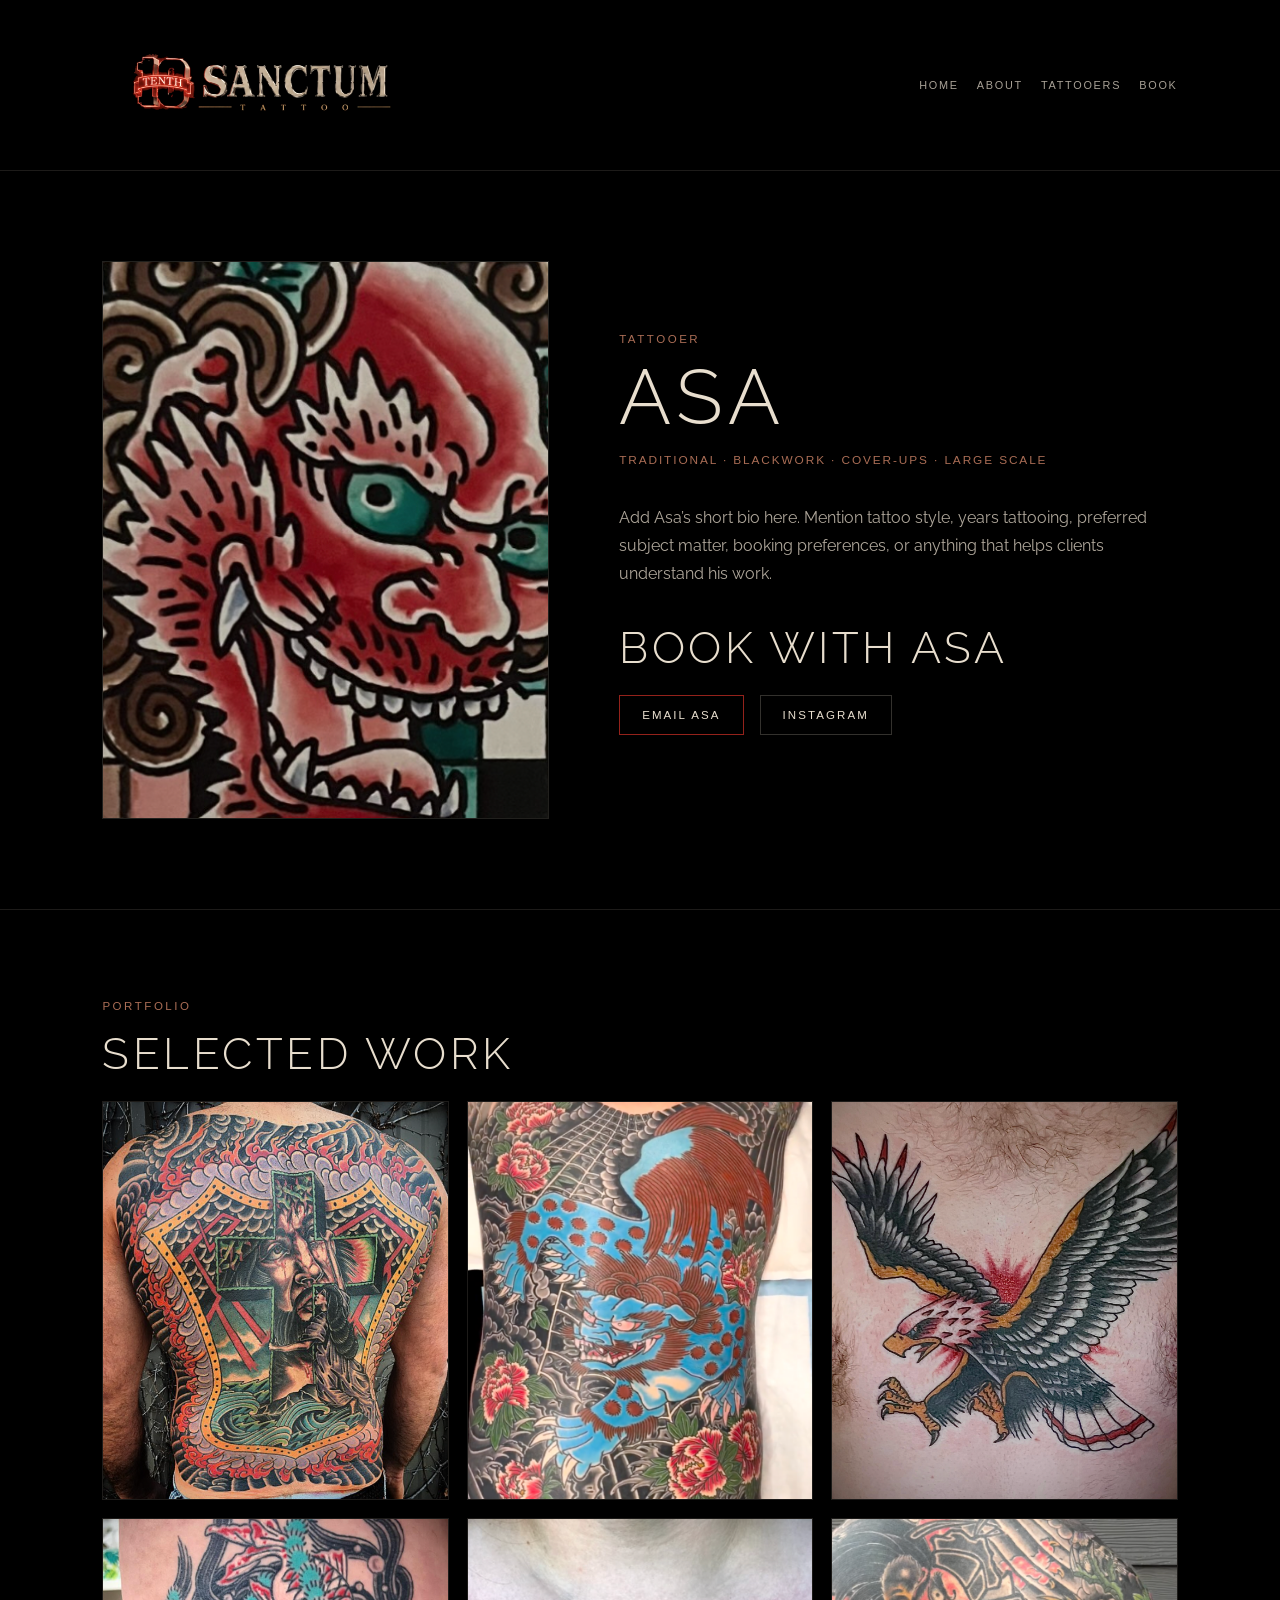
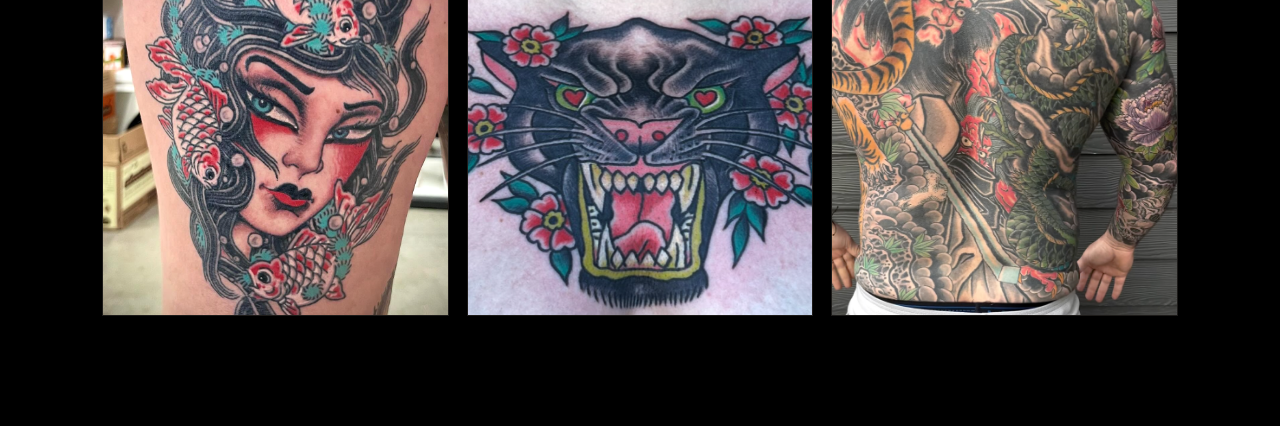
==== asa.html @ 57114c75 "Initial commit" ====
<!DOCTYPE html>
<html lang="en">
<head>
  <meta charset="UTF-8" />
  <meta name="viewport" content="width=device-width, initial-scale=1.0" />

  <title>Asa | Tenth Sanctum Tattoo</title>

  <link rel="preconnect" href="https://fonts.googleapis.com">
  <link rel="preconnect" href="https://fonts.gstatic.com" crossorigin>
  <link href="https://fonts.googleapis.com/css2?family=Raleway:wght@300;400;600;700&display=swap" rel="stylesheet">

  <link rel="stylesheet" href="artist.css" />
</head>

<body>
<header class="artist-header">
  <img src="Images/logo.PNG" alt="Tenth Sanctum Tattoo" class="artist-logo" />

  <nav class="artist-page-nav">
    <a href="index.html">Home</a>
    <a href="index.html#about">About</a>
    <a href="index.html#tattooers">Tattooers</a>
    <a href="index.html#book">Book</a>
  </nav>
</header>

  <main>
    <section class="artist-profile">
      <div class="artist-photo-wrap">
        <img src="Images/artists/asa.png" alt="Asa" class="artist-profile-photo" />
      </div>

      <div class="artist-profile-copy">
        <p class="section-kicker">Tattooer</p>
        <h1>Asa</h1>
        <p class="artist-style">Traditional · Blackwork · Cover-Ups · Large Scale</p>

        <p class="artist-bio">
          Add Asa’s short bio here. Mention tattoo style, years tattooing, preferred subject matter,
          booking preferences, or anything that helps clients understand his work.
        </p>

        <div class="artist-contact">
          <h2>Book with Asa</h2>

          <a href="mailto:EMAIL_HERE" class="artist-button">
            Email Asa
          </a>

          <a href="https://www.instagram.com/asa_tattoos/" target="_blank" rel="noopener" class="artist-button secondary">
            Instagram
          </a>
        </div>
      </div>
    </section>

    <section class="artist-gallery-section">
      <p class="section-kicker">Portfolio</p>
      <h2>Selected Work</h2>

      <div class="artist-gallery">
        <img src="Images/artists/asa/gallery-1.png" alt="Tattoo by Asa" />
        <img src="Images/artists/asa/gallery-2.png" alt="Tattoo by Asa" />
        <img src="Images/artists/asa/gallery-3.png" alt="Tattoo by Asa" />
        <img src="Images/artists/asa/gallery-4.png" alt="Tattoo by Asa" />
        <img src="Images/artists/asa/gallery-5.png" alt="Tattoo by Asa" />
        <img src="Images/artists/asa/gallery-6.png" alt="Tattoo by Asa" />
      </div>
    </section>
  </main>
</body>
</html>
---- artist.css ----
:root {
  --bg: #000;
  --cream: #e8dece;
  --red: #ff3b2f;
  --red-border: rgba(255, 59, 47, 0.58);
  --red-soft: rgba(255, 59, 47, 0.12);
  --line: rgba(232, 222, 206, 0.12);
}

* {
  box-sizing: border-box;
}

body {
  margin: 0;
  background: #000;
  color: var(--cream);
  font-family: "Raleway", Arial, sans-serif;
}

img {
  display: block;
  max-width: 100%;
}

a {
  color: inherit;
}

.artist-header {
  display: flex;
  align-items: center;
  justify-content: space-between;
  padding: 28px 8vw;
  border-bottom: 1px solid var(--line);
}

.back-link {
  font-family: Arial, sans-serif;
  font-size: 0.72rem;
  letter-spacing: 0.16em;
  text-transform: uppercase;
  text-decoration: none;
  color: rgba(232, 222, 206, 0.72);
}

.back-link:hover {
  color: var(--red);
}

.artist-logo {
  width: min(320px, 45vw);
}

.artist-profile {
  display: grid;
  grid-template-columns: minmax(280px, 0.8fr) minmax(320px, 1fr);
  gap: 70px;
  align-items: center;
  padding: 90px 8vw;
  border-bottom: 1px solid var(--line);
}

.artist-profile-photo {
  width: 100%;
  aspect-ratio: 4 / 5;
  object-fit: cover;
  border: 1px solid rgba(232, 222, 206, 0.14);
  filter: grayscale(0.15);
}

.section-kicker {
  margin: 0 0 16px;
  color: rgba(184, 118, 92, 0.92);
  font-family: Arial, sans-serif;
  font-size: 0.72rem;
  letter-spacing: 0.22em;
  text-transform: uppercase;
}

.artist-profile-copy h1 {
  margin: 0;
  font-size: clamp(2.8rem, 6vw, 6rem);
  line-height: 0.95;
  font-weight: 300;
  letter-spacing: 0.08em;
  text-transform: uppercase;
}

.artist-handle {
  margin: 18px 0 28px;
  color: rgba(232, 222, 206, 0.58);
  font-family: Arial, sans-serif;
  font-size: 0.82rem;
  letter-spacing: 0.12em;
}

.artist-bio {
  max-width: 620px;
  margin: 0 0 34px;
  color: rgba(232, 222, 206, 0.75);
  font-size: 1rem;
  line-height: 1.75;
}

.artist-contact h2,
.artist-gallery-section h2 {
  margin: 0 0 22px;
  font-size: clamp(1.8rem, 3.4vw, 3.2rem);
  font-weight: 300;
  letter-spacing: 0.08em;
  text-transform: uppercase;
}

.artist-button {
  display: inline-block;
  margin: 0 12px 12px 0;
  padding: 13px 22px;
  border: 1px solid var(--red-border);
  color: var(--cream);
  background: rgba(0, 0, 0, 0.24);
  font-family: Arial, sans-serif;
  font-size: 0.72rem;
  letter-spacing: 0.18em;
  text-transform: uppercase;
  text-decoration: none;
}

.artist-button:hover {
  background: var(--red-soft);
  color: #fff;
}

.artist-button.secondary {
  border-color: rgba(232, 222, 206, 0.22);
}

.artist-gallery-section {
  padding: 90px 8vw 110px;
}

.artist-gallery {
  display: grid;
  grid-template-columns: repeat(3, 1fr);
  gap: 18px;
}

.artist-gallery img {
  width: 100%;
  aspect-ratio: 1 / 1.15;
  object-fit: cover;
  border: 1px solid rgba(232, 222, 206, 0.12);
}
.artist-style {
  margin: 16px 0 34px;
  color: rgba(184, 118, 92, 0.92);
  font-family: Arial, sans-serif;
  font-size: 0.74rem;
  line-height: 1.7;
  letter-spacing: 0.16em;
  text-transform: uppercase;
}

.artist-page-nav {
  display: flex;
  gap: 18px;
  align-items: center;
  font-family: Arial, sans-serif;
  font-size: 0.68rem;
  letter-spacing: 0.16em;
  text-transform: uppercase;
}

.artist-page-nav a {
  text-decoration: none;
  color: rgba(232, 222, 206, 0.72);
}

.artist-page-nav a:hover {
  color: var(--red);
}

@media (max-width: 760px) {
  .artist-header {
    align-items: flex-start;
    gap: 20px;
  }

  .artist-profile {
    grid-template-columns: 1fr;
    gap: 38px;
    padding: 70px 28px;
  }

  .artist-gallery-section {
    padding: 70px 28px;
  }

  .artist-gallery {
    grid-template-columns: repeat(2, 1fr);
    gap: 12px;
  }
  @media (max-width: 760px) {
  .artist-header {
    flex-direction: column;
    align-items: center;
    text-align: center;
  }

  .artist-page-nav {
    justify-content: center;
    flex-wrap: wrap;
    gap: 12px 16px;
  }

  .back-link {
    order: 2;
  }

  .artist-logo {
    order: 1;
    width: min(280px, 72vw);
  }

  .artist-page-nav {
    order: 3;
  }
}
}
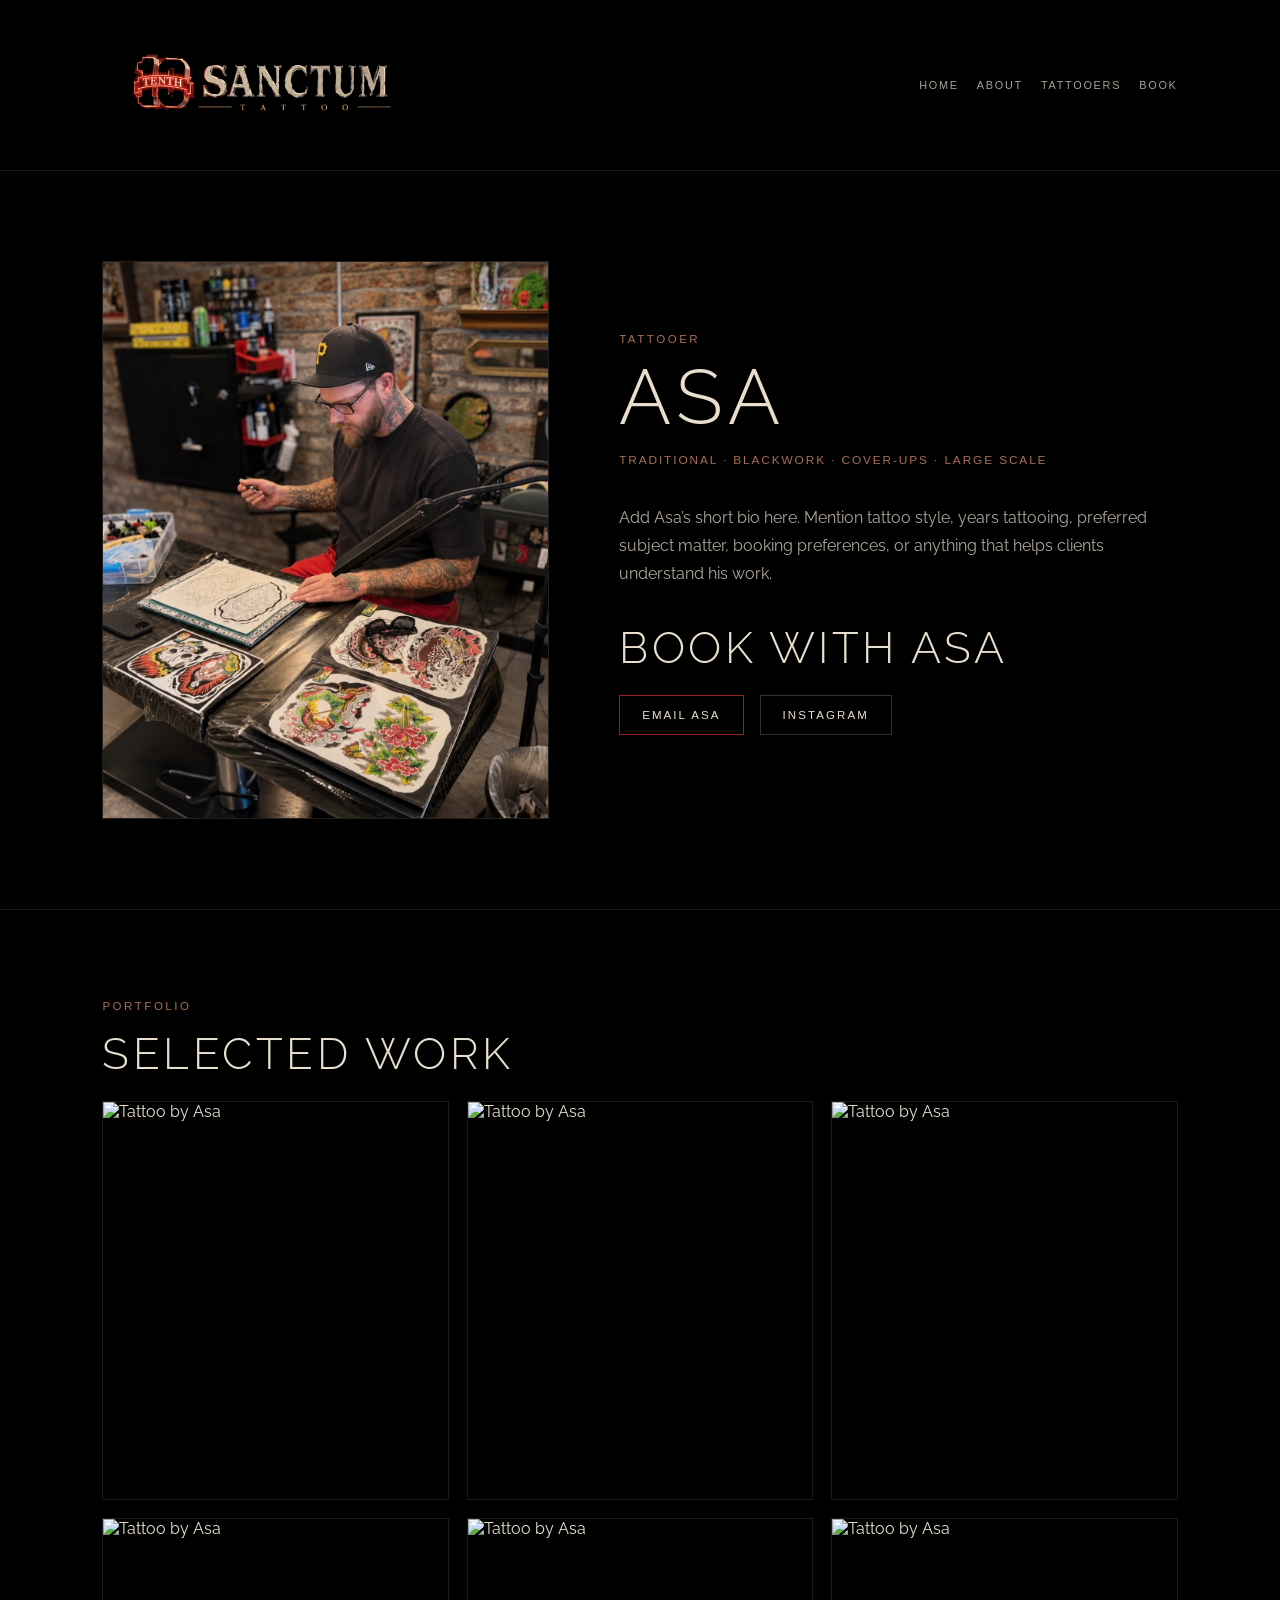
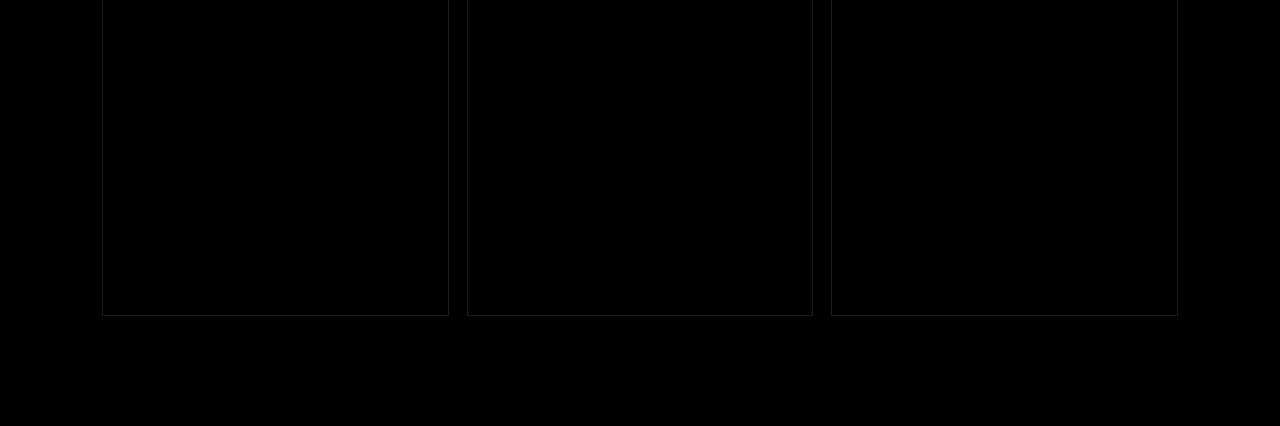
==== commit e44ae2dc: "Update artist photo in asa.html" ====
--- a/asa.html
+++ b/asa.html
@@ -28,7 +28,7 @@
   <main>
     <section class="artist-profile">
       <div class="artist-photo-wrap">
-        <img src="Images/artists/asa.png" alt="Asa" class="artist-profile-photo" />
+        <img src="Images/artists/asalarson.jpeg" alt="Asa" class="artist-profile-photo" />
       </div>
 
       <div class="artist-profile-copy">
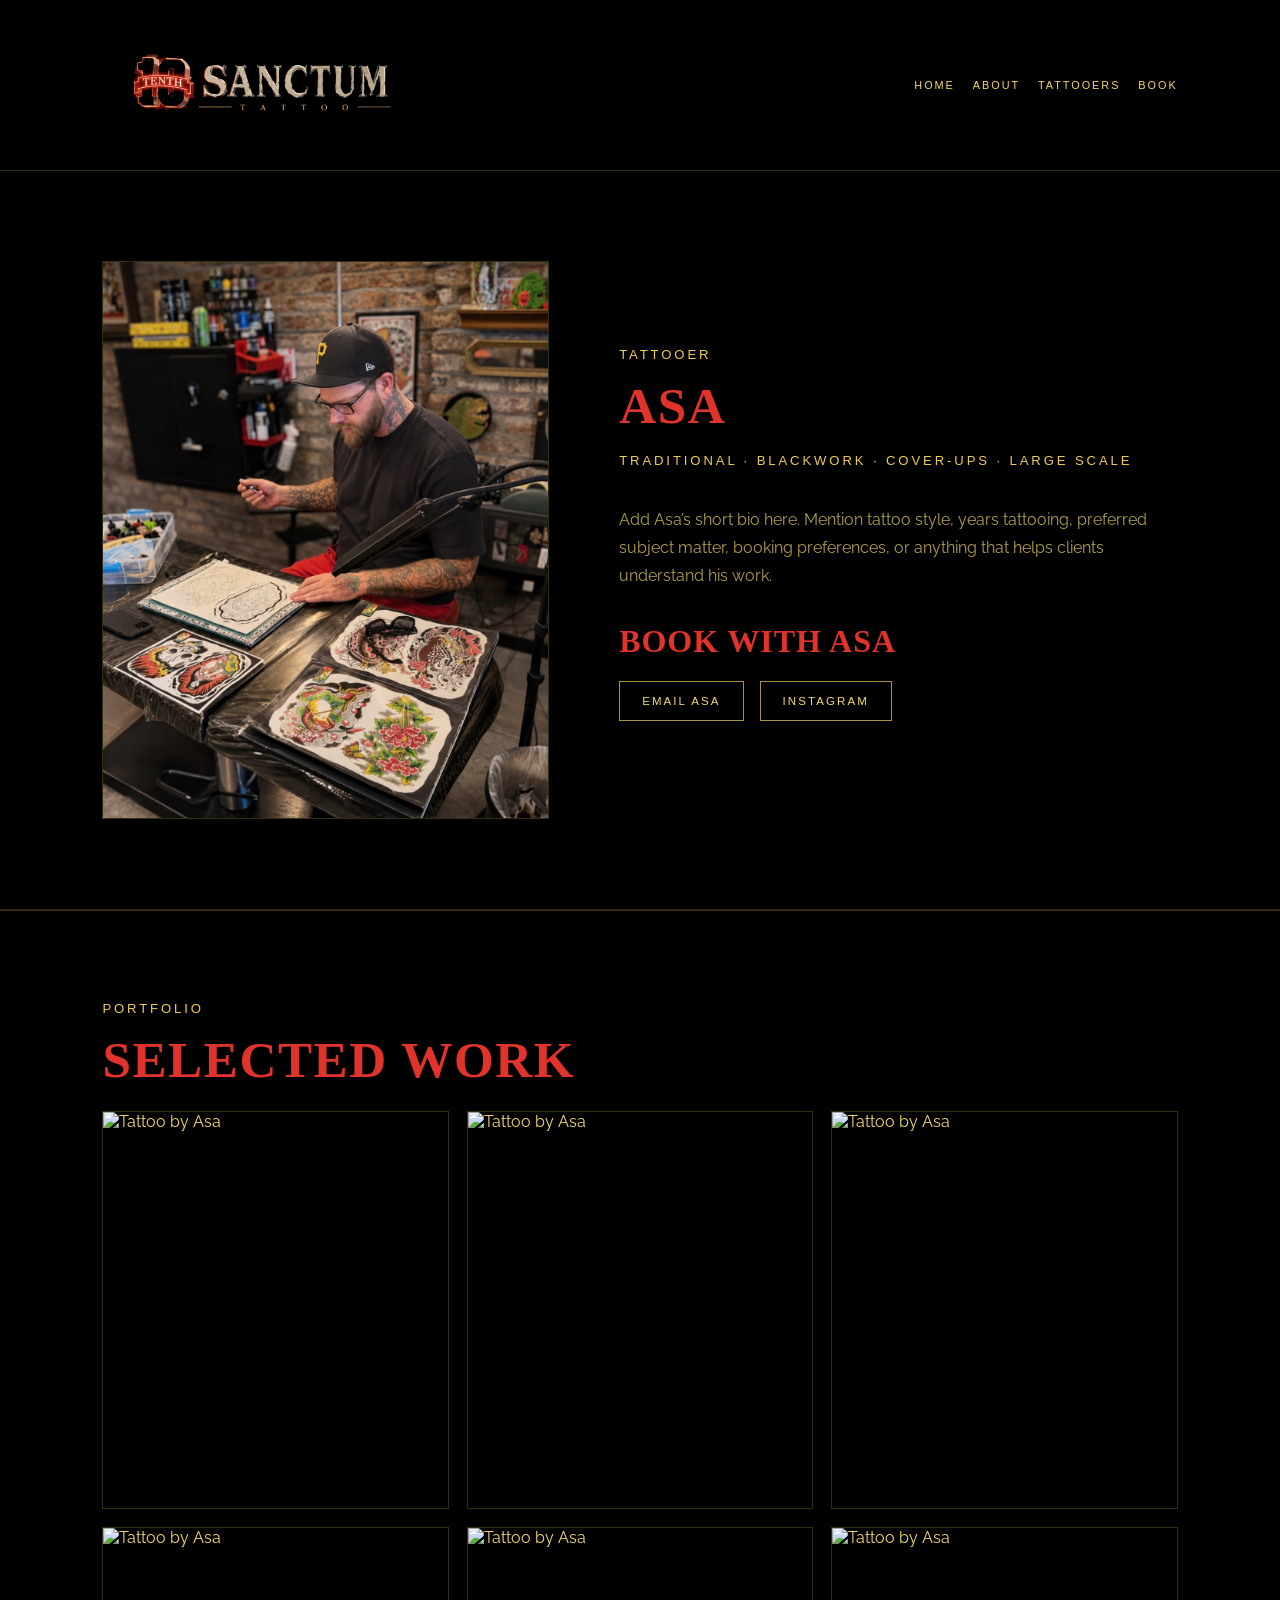
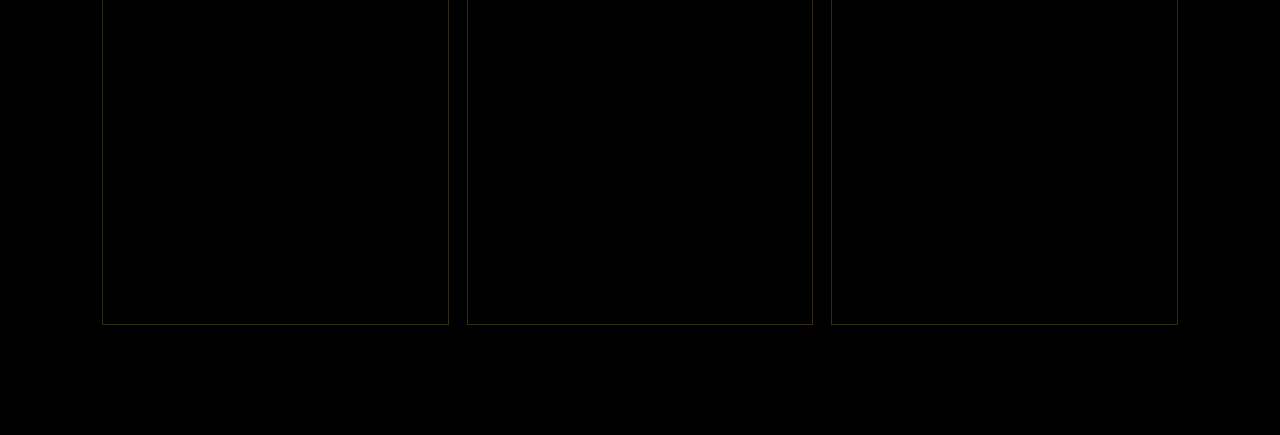
==== commit cc2f161d: "Update gallery images in asa.html Replaced old gallery images with new ones in ASA portfolio." ====
--- a/asa.html
+++ b/asa.html
@@ -60,12 +60,12 @@
       <h2>Selected Work</h2>
 
       <div class="artist-gallery">
-        <img src="Images/artists/asa/gallery-1.png" alt="Tattoo by Asa" />
-        <img src="Images/artists/asa/gallery-2.png" alt="Tattoo by Asa" />
-        <img src="Images/artists/asa/gallery-3.png" alt="Tattoo by Asa" />
-        <img src="Images/artists/asa/gallery-4.png" alt="Tattoo by Asa" />
-        <img src="Images/artists/asa/gallery-5.png" alt="Tattoo by Asa" />
-        <img src="Images/artists/asa/gallery-6.png" alt="Tattoo by Asa" />
+        <img src="Images/artists/asa/asa-1.jpeg" alt="Tattoo by Asa" />
+        <img src="Images/artists/asa/asa-2.jpeg" alt="Tattoo by Asa" />
+        <img src="Images/artists/asa/asa-3.jpeg" alt="Tattoo by Asa" />
+        <img src="Images/artists/asa/asa-4.jpeg" alt="Tattoo by Asa" />
+        <img src="Images/artists/asa/asa-5.jpeg" alt="Tattoo by Asa" />
+        <img src="Images/artists/asa/asa-6.jep" alt="Tattoo by Asa" />
       </div>
     </section>
   </main>
--- a/artist.css
+++ b/artist.css
@@ -227,3 +227,125 @@
   }
 }
 }
+/* ========================================
+   DOUBLE DRAGON ARTIST PAGE BRANDING
+======================================== */
+
+:root {
+  --bg: #000000;
+  --cream: #f2d96b;
+  --muted: #d1b85b;
+  --red: #bd3028;
+  --red-soft: rgba(189,48,40,.16);
+  --red-border: rgba(238,204,80,.72);
+  --red-glow: rgba(189,48,40,.35);
+  --line: rgba(238,204,80,.22);
+}
+
+/* Page background and default font */
+
+body {
+  background: #000000;
+  color: var(--cream);
+  font-family: "Raleway", Arial, sans-serif;
+}
+
+/* Artist name and section headings */
+
+.artist-profile-copy h1,
+.artist-contact h2,
+.artist-gallery-section h2 {
+  color: #df332b;
+  font-family: Georgia, "Times New Roman", serif;
+  font-weight: 700;
+  letter-spacing: .03em;
+  line-height: 1.1;
+  text-transform: uppercase;
+}
+
+/* Artist name */
+
+.artist-profile-copy h1 {
+  font-size: clamp(2rem, 4vw, 3.8rem);
+}
+
+/* Booking heading */
+
+.artist-contact h2 {
+  font-size: clamp(1.5rem, 2.5vw, 2.4rem);
+}
+
+/* Portfolio heading */
+
+.artist-gallery-section h2 {
+  font-size: clamp(2rem, 4vw, 3.8rem);
+}
+
+/* Small section labels */
+
+.section-kicker,
+.artist-style {
+  color: #eecc50;
+  font-family: Arial, sans-serif;
+  font-size: .82rem;
+  letter-spacing: .22em;
+  text-transform: uppercase;
+}
+
+/* Artist biography */
+
+.artist-bio {
+  color: rgba(242,217,107,.72);
+  font-family: "Raleway", Arial, sans-serif;
+  font-size: 1rem;
+  line-height: 1.75;
+}
+
+/* Header and navigation */
+
+.artist-header {
+  background: #000000;
+  border-bottom: 1px solid var(--line);
+}
+
+.artist-page-nav a {
+  color: var(--cream);
+  font-family: Arial, sans-serif;
+  text-transform: uppercase;
+  letter-spacing: .18em;
+}
+
+.artist-page-nav a:hover {
+  color: #df332b;
+}
+
+/* Booking and contact buttons */
+
+.artist-button,
+.artist-button.secondary {
+  color: var(--cream);
+  background: transparent;
+  border: 1px solid var(--red-border);
+  font-family: Arial, sans-serif;
+  letter-spacing: .18em;
+  text-transform: uppercase;
+}
+
+.artist-button:hover,
+.artist-button.secondary:hover {
+  color: #fff3bd;
+  background: var(--red-soft);
+  border-color: var(--red);
+  box-shadow: 0 0 24px var(--red-glow);
+}
+
+/* Photograph and gallery borders */
+
+.artist-profile-photo,
+.artist-gallery img {
+  border: 1px solid var(--line);
+}
+
+.artist-gallery-section {
+  border-top: 1px solid var(--line);
+}
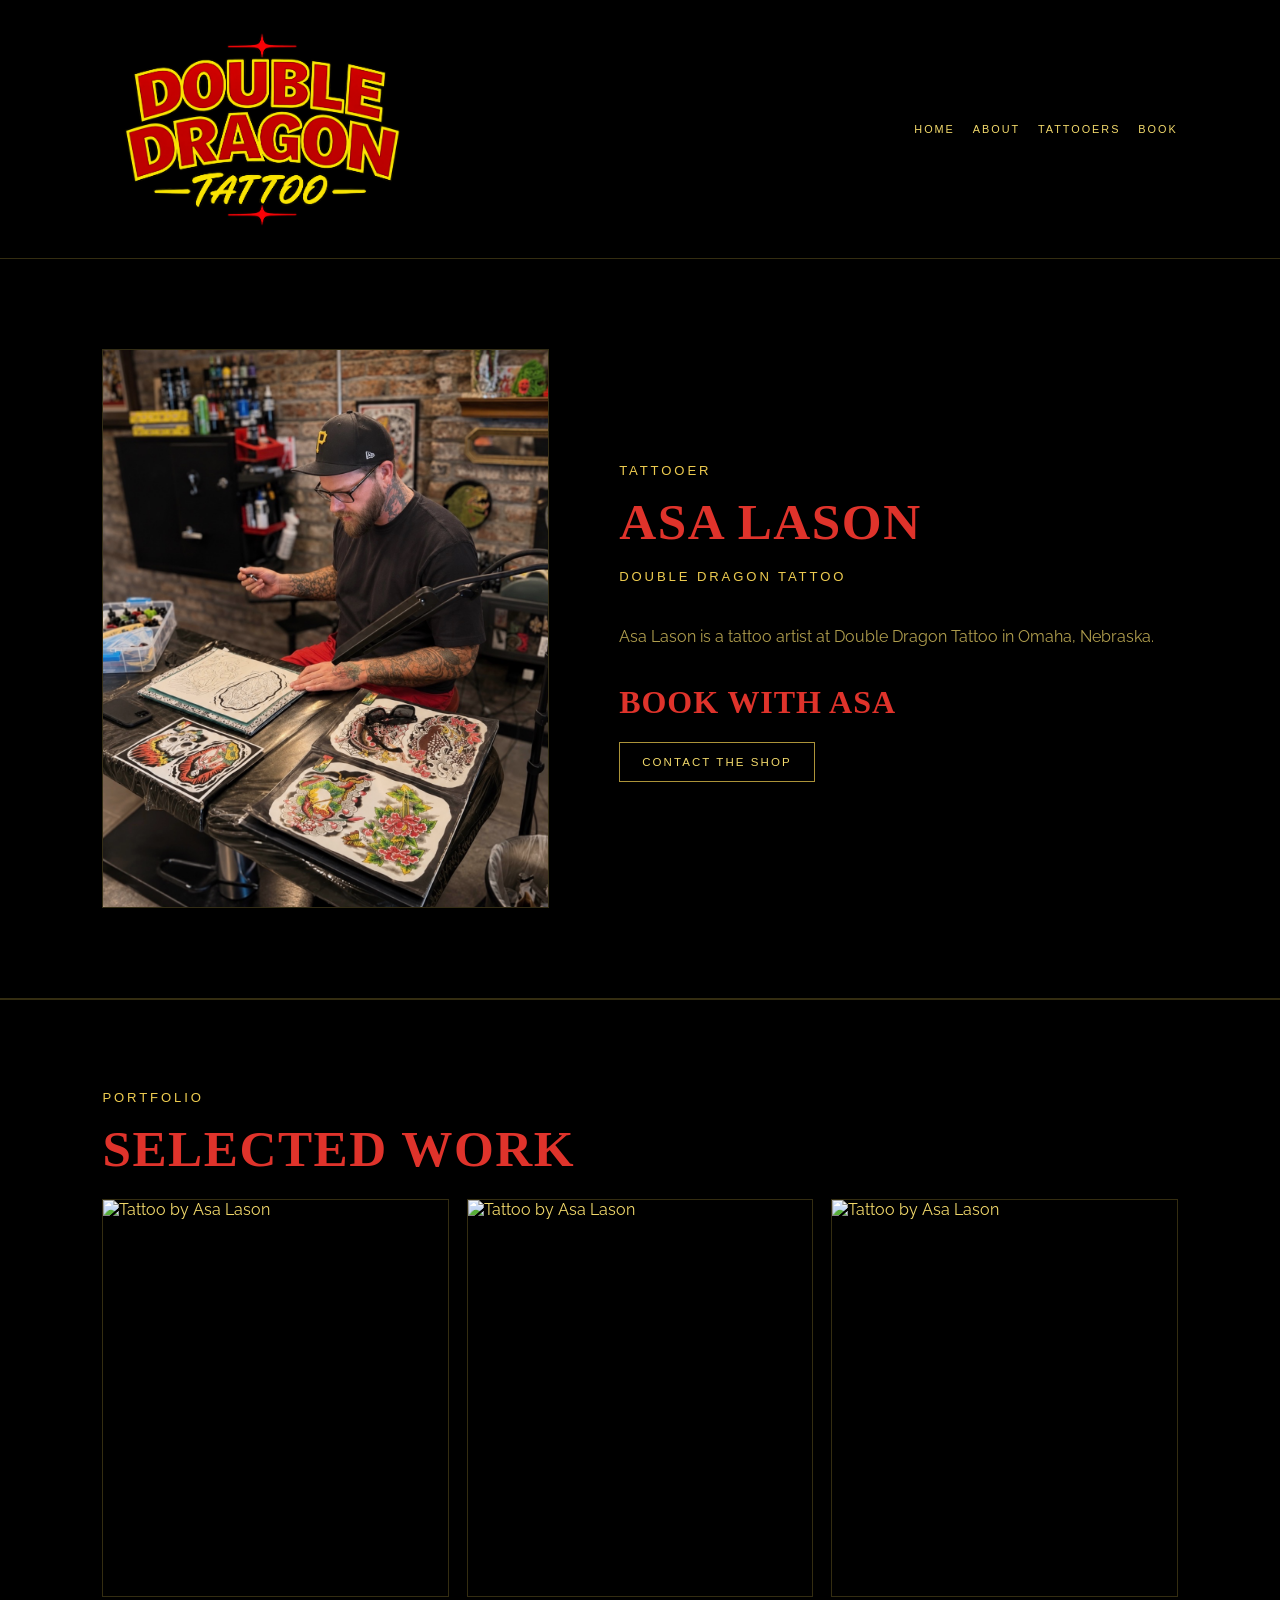
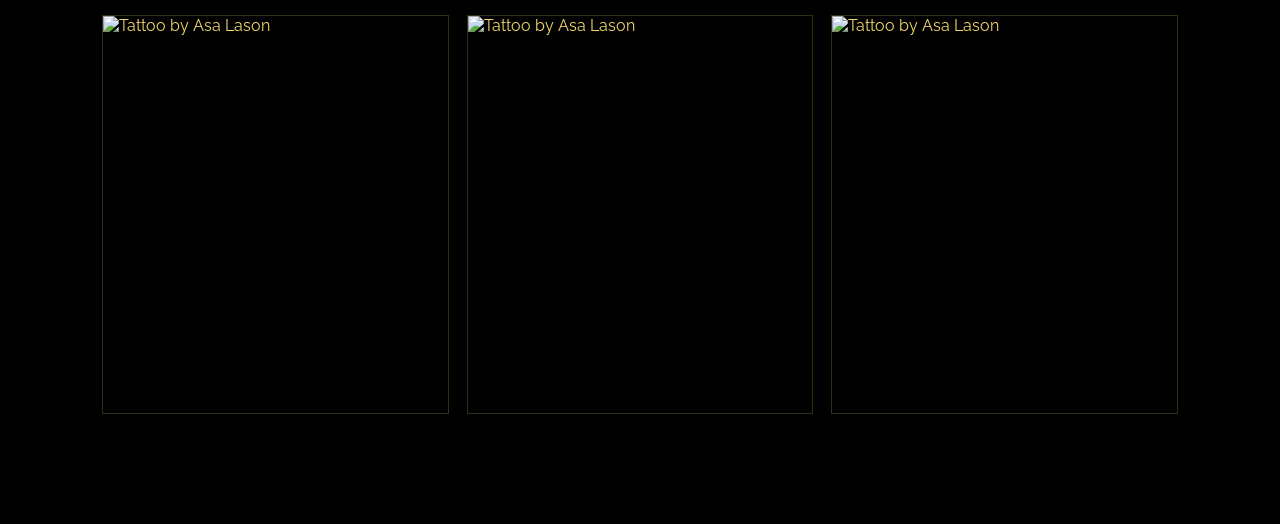
==== commit 53723dab: "Update Asa's profile and contact information" ====
--- a/asa.html
+++ b/asa.html
@@ -4,7 +4,7 @@
   <meta charset="UTF-8" />
   <meta name="viewport" content="width=device-width, initial-scale=1.0" />
 
-  <title>Asa | Tenth Sanctum Tattoo</title>
+  <title>Asa Lason | Double Dragon Tattoo</title>
 
   <link rel="preconnect" href="https://fonts.googleapis.com">
   <link rel="preconnect" href="https://fonts.gstatic.com" crossorigin>
@@ -14,60 +14,85 @@
 </head>
 
 <body>
+
 <header class="artist-header">
-  <img src="Images/logo.PNG" alt="Tenth Sanctum Tattoo" class="artist-logo" />
+
+  <img src="Images/Double Dragon Tattoo Logo.png"
+       alt="Double Dragon Tattoo"
+       class="artist-logo" />
 
   <nav class="artist-page-nav">
     <a href="index.html">Home</a>
     <a href="index.html#about">About</a>
     <a href="index.html#tattooers">Tattooers</a>
-    <a href="index.html#book">Book</a>
+    <a href="https://www.instagram.com/doubledragontattooomaha/"
+       target="_blank" rel="noopener">Book</a>
   </nav>
+
 </header>
 
-  <main>
-    <section class="artist-profile">
-      <div class="artist-photo-wrap">
-        <img src="Images/artists/asalarson.jpeg" alt="Asa" class="artist-profile-photo" />
+<main>
+
+  <section class="artist-profile">
+
+    <div class="artist-photo-wrap">
+      <img src="Images/artists/asalarson.jpeg"
+           alt="Asa Lason"
+           class="artist-profile-photo" />
+    </div>
+
+    <div class="artist-profile-copy">
+
+      <p class="section-kicker">Tattooer</p>
+
+      <h1>Asa Lason</h1>
+
+      <p class="artist-style">
+        Double Dragon Tattoo
+      </p>
+
+      <p class="artist-bio">
+        Asa Lason is a tattoo artist at Double Dragon Tattoo
+        in Omaha, Nebraska.
+      </p>
+
+      <div class="artist-contact">
+
+        <h2>Book with Asa</h2>
+
+        <a href="https://www.instagram.com/doubledragontattooomaha/"
+           target="_blank"
+           rel="noopener"
+           class="artist-button">
+          Contact the Shop
+        </a>
+
       </div>
 
-      <div class="artist-profile-copy">
-        <p class="section-kicker">Tattooer</p>
-        <h1>Asa</h1>
-        <p class="artist-style">Traditional · Blackwork · Cover-Ups · Large Scale</p>
+    </div>
 
-        <p class="artist-bio">
-          Add Asa’s short bio here. Mention tattoo style, years tattooing, preferred subject matter,
-          booking preferences, or anything that helps clients understand his work.
-        </p>
+  </section>
 
-        <div class="artist-contact">
-          <h2>Book with Asa</h2>
+  <section class="artist-gallery-section">
 
-          <a href="mailto:EMAIL_HERE" class="artist-button">
-            Email Asa
-          </a>
+    <p class="section-kicker">Portfolio</p>
 
-          <a href="https://www.instagram.com/asa_tattoos/" target="_blank" rel="noopener" class="artist-button secondary">
-            Instagram
-          </a>
-        </div>
-      </div>
-    </section>
+    <h2>Selected Work</h2>
 
-    <section class="artist-gallery-section">
-      <p class="section-kicker">Portfolio</p>
-      <h2>Selected Work</h2>
+    <div class="artist-gallery">
 
-      <div class="artist-gallery">
-        <img src="Images/artists/asa/asa-1.jpeg" alt="Tattoo by Asa" />
-        <img src="Images/artists/asa/asa-2.jpeg" alt="Tattoo by Asa" />
-        <img src="Images/artists/asa/asa-3.jpeg" alt="Tattoo by Asa" />
-        <img src="Images/artists/asa/asa-4.jpeg" alt="Tattoo by Asa" />
-        <img src="Images/artists/asa/asa-5.jpeg" alt="Tattoo by Asa" />
-        <img src="Images/artists/asa/asa-6.jep" alt="Tattoo by Asa" />
-      </div>
-    </section>
-  </main>
+      <img src="Images/artists/asa/asa-1.jpeg" alt="Tattoo by Asa Lason" />
+      <img src="Images/artists/asa/asa-2.jpeg" alt="Tattoo by Asa Lason" />
+      <img src="Images/artists/asa/asa-3.jpeg" alt="Tattoo by Asa Lason" />
+      <img src="Images/artists/asa/asa-4.jpeg" alt="Tattoo by Asa Lason" />
+      <img src="Images/artists/asa/asa-5.jpeg" alt="Tattoo by Asa Lason" />
+      <img src="Images/artists/asa/asa-6.jpeg" alt="Tattoo by Asa Lason" />
+
+    </div>
+
+  </section>
+
+</main>
+
 </body>
 </html>
